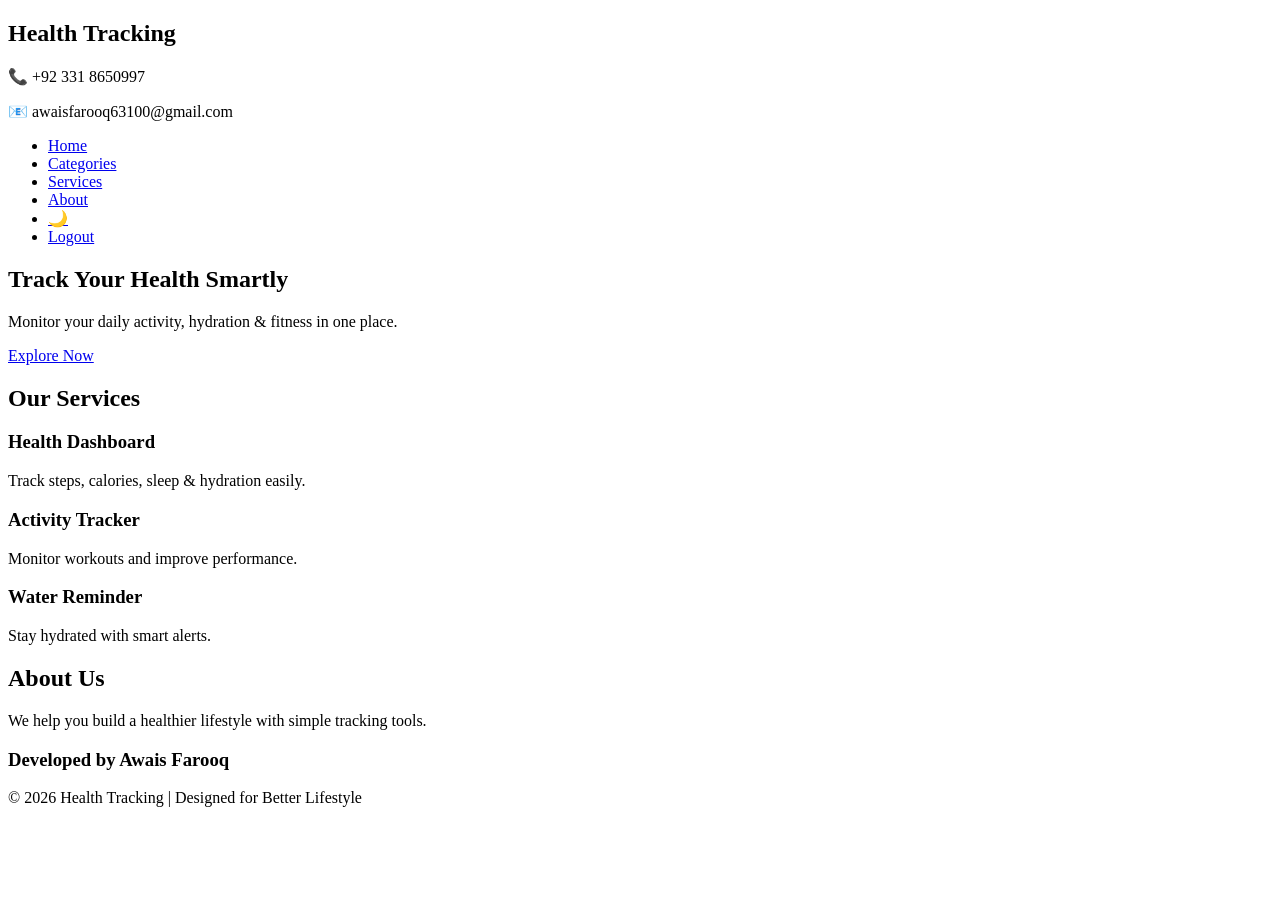
==== index.html @ 86823651 "Add files via upload" ====
<!DOCTYPE html>
<html lang="en">
<head>
  <meta charset="UTF-8">
  <meta name="viewport" content="width=device-width, initial-scale=1.0">
  <title>Health Tracking</title>

  <link rel="stylesheet" href="css/style.css">
</head>

<body>
    <!-- SKELETON LOADER -->
<div id="skeleton-loader">
  <div class="skeleton-header"></div>

  <div class="skeleton-grid">
    <div class="skeleton-box"></div>
    <div class="skeleton-box"></div>
    <div class="skeleton-box"></div>
    <div class="skeleton-box"></div>
    <div class="skeleton-box"></div>
    <div class="skeleton-box"></div>
  </div>
</div>


<header id="headtop">
  <div id="logo">
    <h2>Health <span>Tracking</span></h2>
  </div>

  <div id="address">
    <p>📞 +92 331 8650997</p>
    <p>📧 awaisfarooq63100@gmail.com</p>
  </div>
</header>

<nav id="navigation">
  <ul>
    <li><a href="index.html">Home</a></li>
    <li><a href="html/categoriges.html">Categories</a></li>
    <li><a href="html/service.html">Services</a></li>
    <li><a href="html/aboutus.html">About</a></li>
    <li><a href="#" onclick="toggleDarkMode()" id="themeIcon">🌙</a></li>
    <li><a href="html/login.html" onclick="logout()">Logout</a></li>
  </ul>
</nav> 

<!-- HERO -->
<section id="home">
  <div class="hero-content">
    <h1>Track Your Health Smartly</h1>
    <p>Monitor your daily activity, hydration & fitness in one place.</p>
    <a href="html/categoriges.html" class="btn">Explore Now</a>
  </div>
</section>

<!-- SERVICES -->
<section id="shop">

  <h2 class="section-title">Our Services</h2>

  <div class="cards-grid">

    <div class="card">
      <div class="card-content">
        <h3>Health Dashboard</h3>
        <p>Track steps, calories, sleep & hydration easily.</p>
      </div>
    </div>

    <div class="card">
      <div class="card-content">
        <h3>Activity Tracker</h3>
        <p>Monitor workouts and improve performance.</p>
      </div>
    </div>

    <div class="card">
      <div class="card-content">
        <h3>Water Reminder</h3>
        <p>Stay hydrated with smart alerts.</p>
      </div>
    </div>

  </div>

</section>

<!-- ABOUT -->
<section id="about_us">
  <h2 class="section-title">About Us</h2>

  <p class="about-text">
    We help you build a healthier lifestyle with simple tracking tools.
  </p>

  <h3 class="developer">Developed by Awais Farooq</h3>
</section>

<!-- FOOTER -->
<footer class="footer">
  <p>© 2026 Health Tracking | Designed for Better Lifestyle</p>
</footer>

<script src="js/script.js"></script>

</body>
</html>
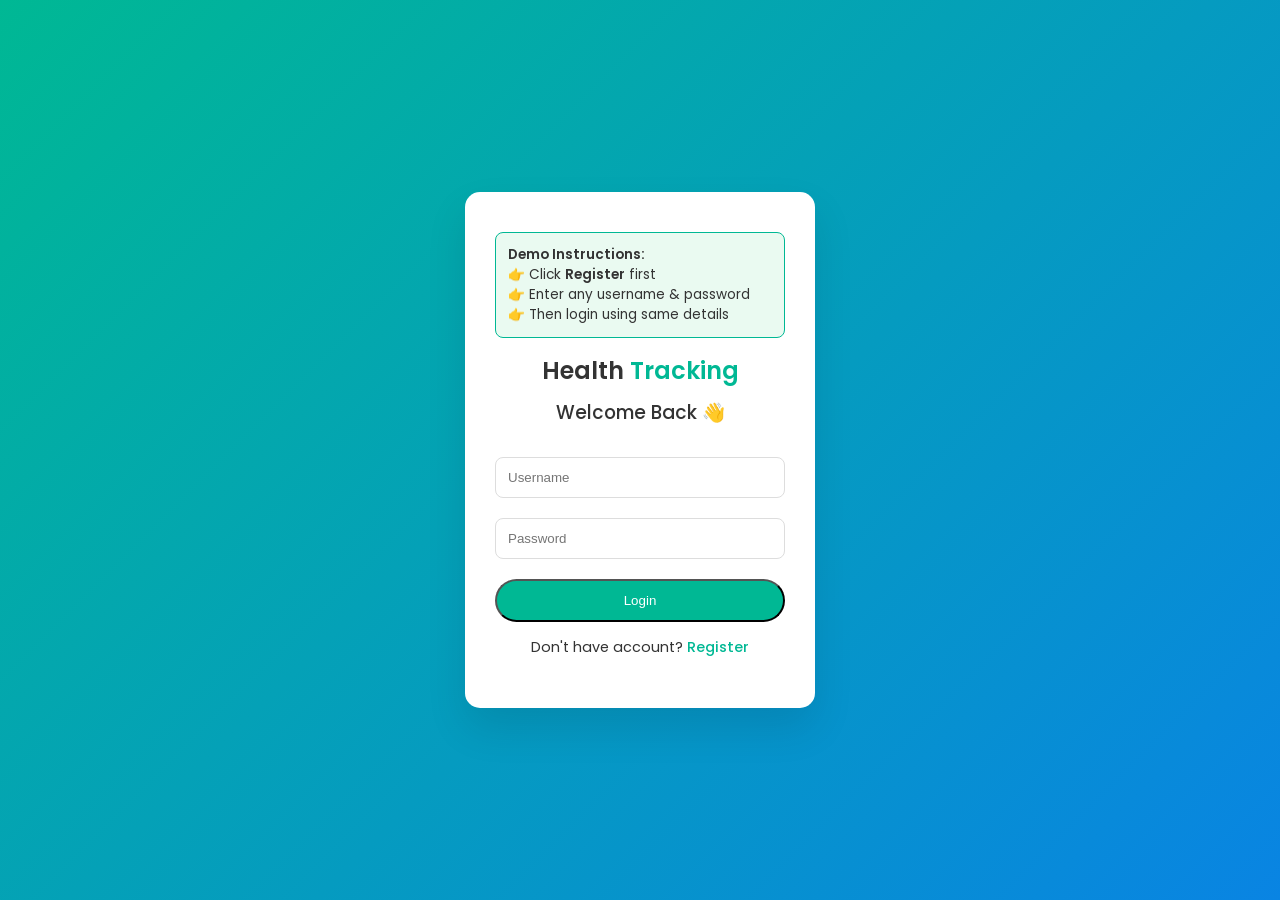
==== commit c730ec74: "Initial commit - Health Tracking System" ====
--- a/index.html
+++ b/index.html
@@ -1,109 +1,109 @@
-<!DOCTYPE html>
-<html lang="en">
-<head>
-  <meta charset="UTF-8">
-  <meta name="viewport" content="width=device-width, initial-scale=1.0">
-  <title>Health Tracking</title>
-
-  <link rel="stylesheet" href="css/style.css">
-</head>
-
-<body>
-    <!-- SKELETON LOADER -->
-<div id="skeleton-loader">
-  <div class="skeleton-header"></div>
-
-  <div class="skeleton-grid">
-    <div class="skeleton-box"></div>
-    <div class="skeleton-box"></div>
-    <div class="skeleton-box"></div>
-    <div class="skeleton-box"></div>
-    <div class="skeleton-box"></div>
-    <div class="skeleton-box"></div>
-  </div>
-</div>
-
-
-<header id="headtop">
-  <div id="logo">
-    <h2>Health <span>Tracking</span></h2>
-  </div>
-
-  <div id="address">
-    <p>📞 +92 331 8650997</p>
-    <p>📧 awaisfarooq63100@gmail.com</p>
-  </div>
-</header>
-
-<nav id="navigation">
-  <ul>
-    <li><a href="index.html">Home</a></li>
-    <li><a href="html/categoriges.html">Categories</a></li>
-    <li><a href="html/service.html">Services</a></li>
-    <li><a href="html/aboutus.html">About</a></li>
-    <li><a href="#" onclick="toggleDarkMode()" id="themeIcon">🌙</a></li>
-    <li><a href="html/login.html" onclick="logout()">Logout</a></li>
-  </ul>
-</nav> 
-
-<!-- HERO -->
-<section id="home">
-  <div class="hero-content">
-    <h1>Track Your Health Smartly</h1>
-    <p>Monitor your daily activity, hydration & fitness in one place.</p>
-    <a href="html/categoriges.html" class="btn">Explore Now</a>
-  </div>
-</section>
-
-<!-- SERVICES -->
-<section id="shop">
-
-  <h2 class="section-title">Our Services</h2>
-
-  <div class="cards-grid">
-
-    <div class="card">
-      <div class="card-content">
-        <h3>Health Dashboard</h3>
-        <p>Track steps, calories, sleep & hydration easily.</p>
-      </div>
-    </div>
-
-    <div class="card">
-      <div class="card-content">
-        <h3>Activity Tracker</h3>
-        <p>Monitor workouts and improve performance.</p>
-      </div>
-    </div>
-
-    <div class="card">
-      <div class="card-content">
-        <h3>Water Reminder</h3>
-        <p>Stay hydrated with smart alerts.</p>
-      </div>
-    </div>
-
-  </div>
-
-</section>
-
-<!-- ABOUT -->
-<section id="about_us">
-  <h2 class="section-title">About Us</h2>
-
-  <p class="about-text">
-    We help you build a healthier lifestyle with simple tracking tools.
-  </p>
-
-  <h3 class="developer">Developed by Awais Farooq</h3>
-</section>
-
-<!-- FOOTER -->
-<footer class="footer">
-  <p>© 2026 Health Tracking | Designed for Better Lifestyle</p>
-</footer>
-
-<script src="js/script.js"></script>
-
-</body>
+<!DOCTYPE html>
+<html lang="en">
+<head>
+  <meta charset="UTF-8">
+  <meta name="viewport" content="width=device-width, initial-scale=1.0">
+  <title>Health Tracking</title>
+
+  <link rel="stylesheet" href="css/style.css">
+</head>
+
+<body>
+    <!-- SKELETON LOADER -->
+<div id="skeleton-loader">
+  <div class="skeleton-header"></div>
+
+  <div class="skeleton-grid">
+    <div class="skeleton-box"></div>
+    <div class="skeleton-box"></div>
+    <div class="skeleton-box"></div>
+    <div class="skeleton-box"></div>
+    <div class="skeleton-box"></div>
+    <div class="skeleton-box"></div>
+  </div>
+</div>
+
+
+<header id="headtop">
+  <div id="logo">
+    <h2>Health <span>Tracking</span></h2>
+  </div>
+
+  <div id="address">
+    <p>📞 +92 331 8650997</p>
+    <p>📧 awaisfarooq63100@gmail.com</p>
+  </div>
+</header>
+
+<nav id="navigation">
+  <ul>
+    <li><a href="index.html">Home</a></li>
+    <li><a href="html/categoriges.html">Categories</a></li>
+    <li><a href="html/service.html">Services</a></li>
+    <li><a href="html/aboutus.html">About</a></li>
+    <li><a href="#" onclick="toggleDarkMode()" id="themeIcon">🌙</a></li>
+    <li><a href="html/login.html" onclick="logout()">Logout</a></li>
+  </ul>
+</nav> 
+
+<!-- HERO -->
+<section id="home">
+  <div class="hero-content">
+    <h1>Track Your Health Smartly</h1>
+    <p>Monitor your daily activity, hydration & fitness in one place.</p>
+    <a href="html/categoriges.html" class="btn">Explore Now</a>
+  </div>
+</section>
+
+<!-- SERVICES -->
+<section id="shop">
+
+  <h2 class="section-title">Our Services</h2>
+
+  <div class="cards-grid">
+
+    <div class="card">
+      <div class="card-content">
+        <h3>Health Dashboard</h3>
+        <p>Track steps, calories, sleep & hydration easily.</p>
+      </div>
+    </div>
+
+    <div class="card">
+      <div class="card-content">
+        <h3>Activity Tracker</h3>
+        <p>Monitor workouts and improve performance.</p>
+      </div>
+    </div>
+
+    <div class="card">
+      <div class="card-content">
+        <h3>Water Reminder</h3>
+        <p>Stay hydrated with smart alerts.</p>
+      </div>
+    </div>
+
+  </div>
+
+</section>
+
+<!-- ABOUT -->
+<section id="about_us">
+  <h2 class="section-title">About Us</h2>
+
+  <p class="about-text">
+    We help you build a healthier lifestyle with simple tracking tools.
+  </p>
+
+  <h3 class="developer">Developed by Awais Farooq</h3>
+</section>
+
+<!-- FOOTER -->
+<footer class="footer">
+  <p>© 2026 Health Tracking | Designed for Better Lifestyle</p>
+</footer>
+
+<script src="js/script.js"></script>
+
+</body>
 </html>
--- a/css/style.css
+++ b/css/style.css
@@ -0,0 +1,562 @@
+/* ========================= */
+/* SKELETON LOADER */
+/* ========================= */
+
+#skeleton-loader {
+  position: fixed;
+  inset: 0;
+  background: #f5f7fa;
+  z-index: 9999;
+  padding: 20px;
+}
+
+/* shimmer animation */
+
+@keyframes shimmer {
+  0% { background-position: -500px 0; }
+  100% { background-position: 500px 0; }
+}
+
+.skeleton-header {
+  height: 60px;
+  margin-bottom: 20px;
+  border-radius: 8px;
+  background: linear-gradient(90deg, #eee 25%, #ddd 37%, #eee 63%);
+  background-size: 1000px 100%;
+  animation: shimmer 1.5s infinite;
+}
+
+.skeleton-grid {
+  display: grid;
+  grid-template-columns: repeat(auto-fit, minmax(250px, 1fr));
+  gap: 20px;
+}
+
+.skeleton-box {
+  height: 180px;
+  border-radius: 12px;
+  background: linear-gradient(90deg, #eee 25%, #ddd 37%, #eee 63%);
+  background-size: 1000px 100%;
+  animation: shimmer 1.5s infinite;
+}
+
+/* ========================= */
+/* GLOBAL RESET */
+/* ========================= */
+
+* {
+  margin: 0;
+  padding: 0;
+  box-sizing: border-box;
+}
+
+body {
+  font-family: 'Poppins', sans-serif;
+  background: #f5f7fa;
+  color: #333;
+}
+
+/* ========================= */
+/* OFFLINE FONT */
+/* ========================= */
+
+@font-face {
+  font-family: 'Poppins';
+  src: url('../fonts/Poppins-Regular.ttf');
+  font-weight: 400;
+}
+
+@font-face {
+  font-family: 'Poppins';
+  src: url('../fonts/Poppins-Medium.ttf');
+  font-weight: 500;
+}
+
+@font-face {
+  font-family: 'Poppins';
+  src: url('../fonts/Poppins-SemiBold.ttf');
+  font-weight: 600;
+}
+
+
+/* ========================= */
+/* HEADER */
+/* ========================= */
+
+#headtop {
+  display: flex;
+  justify-content: space-between;
+  align-items: center;
+  padding: 15px 40px;
+  background: white;
+  border-bottom: 1px solid #eee;
+}
+
+#logo {
+  display: flex;
+  align-items: center;
+  gap: 8px;
+}
+
+#logo img {
+  height: 40px;
+}
+
+#logo span {
+  color: #00b894;
+}
+
+#address {
+  font-size: 0.85rem;
+  text-align: right;
+}
+
+/* ========================= */
+/* NAVBAR (GLOBAL CLEAN) */
+/* ========================= */
+
+#navigation {
+  background: rgba(255,255,255,0.9);
+  backdrop-filter: blur(10px);
+  border-bottom: 1px solid #eee;
+  position: sticky;
+  top: 0;
+  z-index: 1000;
+}
+
+#navigation ul {
+  display: flex;
+  justify-content: center;
+  gap: 40px;
+  list-style: none;
+  padding: 15px;
+}
+
+#navigation a {
+  text-decoration: none;
+  color: #333;
+  font-weight: 500;
+  position: relative;
+  transition: 0.3s;
+}
+
+/* Hover line */
+
+#navigation a::after {
+  content: "";
+  position: absolute;
+  left: 0;
+  bottom: -5px;
+  width: 0%;
+  height: 2px;
+  background: #00b894;
+  transition: 0.3s;
+}
+
+#navigation a:hover {
+  color: #00b894;
+}
+
+#navigation a:hover::after {
+  width: 100%;
+}
+
+/* Active */
+
+#navigation a.active {
+  color: #00b894;
+}
+
+#navigation a.active::after {
+  width: 100%;
+}
+
+/* ========================= */
+/* HERO (GLOBAL) */
+/* ========================= */
+
+#home,
+#store1 {
+  height: 80vh;
+  background: url('../pic/hero.jpg') center/cover no-repeat;
+  display: flex;
+  justify-content: center;
+  align-items: center;
+  position: relative;
+}
+
+#home::before,
+#store1::before {
+  content: "";
+  position: absolute;
+  inset: 0;
+  background: rgba(0,0,0,0.5);
+}
+
+.hero-content {
+  position: relative;
+  z-index: 2;
+  text-align: center;
+  color: white;
+}
+
+.hero-content h1 {
+  font-size: 3rem;
+}
+
+.hero-content p {
+  margin-top: 10px;
+  opacity: 0.85;
+}
+
+/* ========================= */
+/* BUTTON */
+/* ========================= */
+
+.btn {
+  display: inline-block;
+  margin-top: 15px;
+  padding: 12px 25px;
+  background: #00b894;
+  color: white;
+  border-radius: 25px;
+  text-decoration: none;
+  transition: 0.3s;
+}
+
+.btn:hover {
+  background: #019875;
+}
+
+
+
+/* ========================= */
+/* SECTION TITLE */
+/* ========================= */
+
+.section-title,
+#heading12 {
+  text-align: center;
+  font-size: 2.5rem;
+  margin: 50px 0;
+}
+
+/* ========================= */
+/* CARDS (GLOBAL SYSTEM) */
+/* ========================= */
+
+.cards-grid,
+.services-grid {
+  display: grid;
+  grid-template-columns: repeat(auto-fit, minmax(260px, 1fr));
+  gap: 25px;
+  max-width: 1100px;
+  margin: auto;
+}
+
+/* CARD */
+
+.card,
+.boxcustom,
+.service-card {
+  background: white;
+  border-radius: 15px;
+  overflow: hidden;
+  cursor: pointer;
+  box-shadow: 0 10px 25px rgba(0,0,0,0.06);
+  transition: 0.3s;
+}
+
+.card:hover,
+.boxcustom:hover,
+.service-card:hover {
+  transform: translateY(-10px) scale(1.02);
+}
+/* FIX: CARD POSITION */
+.card {
+  position: relative;
+  display: block;
+  text-decoration: none;
+}
+
+/* IMAGE */
+
+.card img,
+.boxcustom img,
+.service-card img {
+  width: 100%;
+  height: 180px;
+  object-fit: cover;
+}
+
+/* CONTENT */
+
+.card-content,
+.service-content {
+  padding: 15px;
+  text-align: center;
+}
+
+/* OVERLAY (CATEGORY) */
+
+.overlay {
+  position: absolute;
+  inset: 0;
+  background: linear-gradient(to top, rgba(0,0,0,0.7), transparent);
+  display: flex;
+  flex-direction: column;
+  justify-content: flex-end;
+  padding: 20px;
+  color: white;
+}
+
+/* ========================= */
+/* SERVICES SECTION */
+/* ========================= */
+
+.services-section,
+.category-section,
+.info-section {
+  padding: 80px 20px;
+  text-align: center;
+}
+
+/* ========================= */
+/* ABOUT */
+/* ========================= */
+
+#about_us {
+  background: #eafaf1;
+  padding: 60px 20px;
+  text-align: center;
+}
+
+/* ========================= */
+/* LOGIN PAGE */
+/* ========================= */
+
+.login-page {
+  height: 100vh;
+  display: flex;
+  justify-content: center;
+  align-items: center;
+  background: linear-gradient(135deg, #00b894, #0984e3);
+}
+
+.login-container {
+  width: 350px;
+  background: white;
+  padding: 40px 30px;
+  border-radius: 15px;
+  box-shadow: 0 20px 40px rgba(0,0,0,0.1);
+  text-align: center;
+}
+
+.login-logo h2 {
+  margin-bottom: 10px;
+}
+
+.login-logo span {
+  color: #00b894;
+}
+
+.login-title {
+  margin-bottom: 20px;
+  font-weight: 500;
+}
+
+.login-container input {
+  width: 100%;
+  padding: 12px;
+  margin: 10px 0;
+  border-radius: 8px;
+  border: 1px solid #ddd;
+}
+
+.login-container input:focus {
+  border-color: #00b894;
+  outline: none;
+}
+
+.login-container .btn {
+  width: 100%;
+  margin-top: 10px;
+}
+
+.login-text {
+  margin-top: 15px;
+  font-size: 0.9rem;
+}
+
+.login-text span {
+  color: #00b894;
+  cursor: pointer;
+  font-weight: 500;
+}
+
+#message {
+  margin-top: 10px;
+  font-size: 0.9rem;
+}
+
+.login-info {
+  background: #eafaf1;
+  border: 1px solid #00b894;
+  padding: 12px;
+  border-radius: 8px;
+  font-size: 0.85rem;
+  margin-bottom: 15px;
+  text-align: left;
+}
+
+/* ========================= */
+/* EXTRA SECTIONS (DESCRIPTION) */
+/* ========================= */
+
+#store2,
+#store3,
+#store4 {
+  height: 500px;
+  display: flex;
+  justify-content: center;
+  align-items: center;
+  position: relative;
+  color: white;
+  font-size: 2rem;
+}
+
+#store2 { background: url('../pic/activity.jpg') center/cover no-repeat; }
+#store3 { background: url('../pic/food.jpg') center/cover no-repeat; }
+#store4 { background: url('../pic/water.jpg') center/cover no-repeat; }
+
+#store2::before,
+#store3::before,
+#store4::before {
+  content: "";
+  position: absolute;
+  inset: 0;
+  background: rgba(0,0,0,0.4);
+}
+
+/* ========================= */
+/* CONTACT FORM */
+/* ========================= */
+
+.contact-form {
+  max-width: 500px;
+  margin: auto;
+  display: flex;
+  flex-direction: column;
+  gap: 15px;
+}
+
+.contact-form input,
+.contact-form textarea {
+  padding: 12px;
+  border-radius: 8px;
+  border: 1px solid #ccc;
+  font-family: inherit;
+}
+
+.contact-form input:focus,
+.contact-form textarea:focus {
+  outline: none;
+  border-color: #00b894;
+}
+
+/* ========================= */
+/* BUTTON LOADER */
+/* ========================= */
+
+.btn.loading {
+  opacity: 0.7;
+  pointer-events: none;
+  position: relative;
+}
+
+.btn.loading::after {
+  content: "";
+  width: 18px;
+  height: 18px;
+  border: 3px solid white;
+  border-top: 3px solid transparent;
+  border-radius: 50%;
+  position: absolute;
+  right: 15px;
+  top: 50%;
+  transform: translateY(-50%);
+  animation: spin 0.8s linear infinite;
+}
+
+@keyframes spin {
+  to { transform: translateY(-50%) rotate(360deg); }
+}
+
+/* ========================= */
+/* FOOTER */
+/* ========================= */
+
+.footer {
+  background: #111;
+  color: #aaa;
+  text-align: center;
+  padding: 25px;
+  font-size: 0.9rem;
+}
+
+/* ========================= */
+/* RESPONSIVE */
+/* ========================= */
+
+@media (max-width: 768px) {
+  #navigation ul {
+    flex-wrap: wrap;
+    gap: 20px;
+  }
+
+  .hero-content h1 {
+    font-size: 2rem;
+  }
+}
+
+/* ========================= */
+/* DARK MODE */
+/* ========================= */
+
+body.dark {
+  background: #0f172a;
+  color: #e2e8f0;
+}
+
+/* HEADER + NAV */
+
+body.dark #headtop,
+body.dark #navigation {
+  background: #1e293b;
+  color: white;
+}
+
+/* LINKS */
+
+body.dark #navigation a {
+  color: #cbd5f5;
+}
+
+body.dark #navigation a:hover,
+body.dark #navigation a.active {
+  color: #00b894;
+}
+
+/* CARDS */
+
+body.dark .card {
+  background: #1e293b;
+  color: white;
+}
+
+/* ABOUT */
+
+body.dark #about_us {
+  background: #0f172a;
+}
+
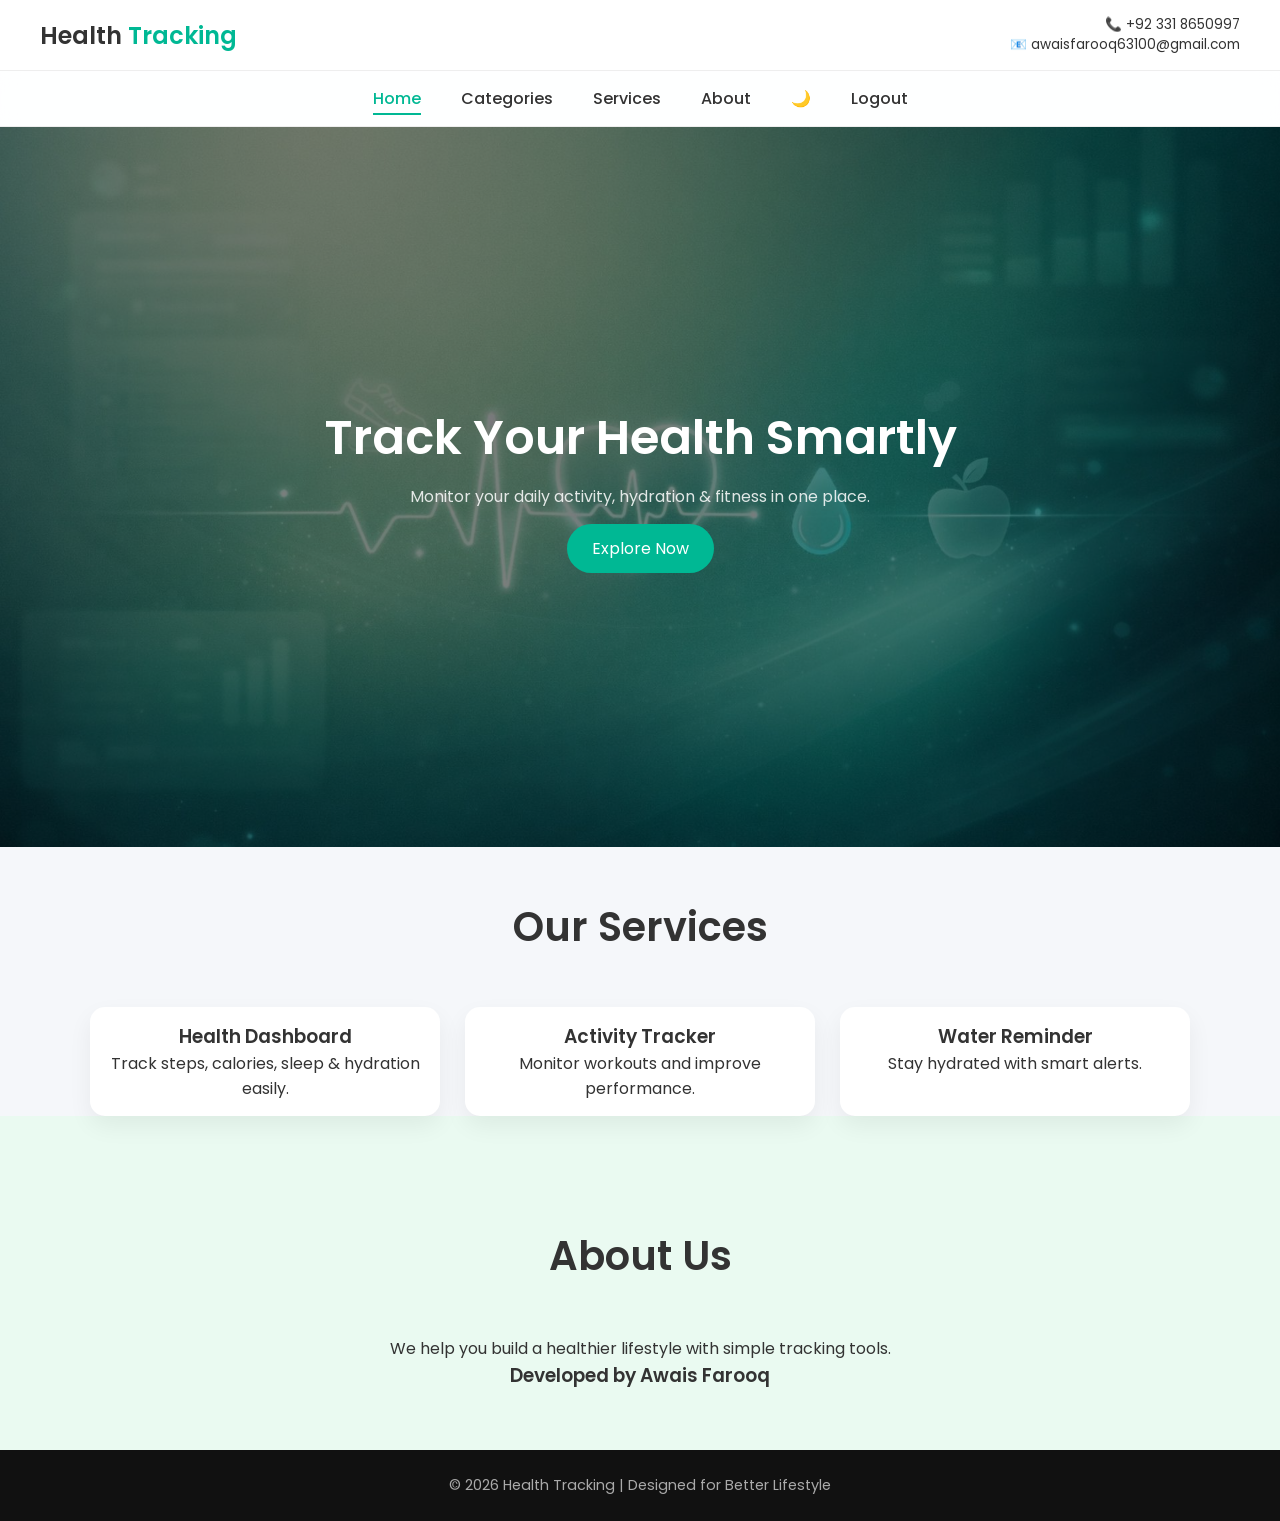
==== commit ecb9cd74: "final index fix (loader + nav)" ====
--- a/index.html
+++ b/index.html
@@ -1,4 +1,5 @@
 <!DOCTYPE html>
+
 <html lang="en">
 <head>
   <meta charset="UTF-8">
@@ -9,8 +10,10 @@
 </head>
 
 <body>
-    <!-- SKELETON LOADER -->
-<div id="skeleton-loader">
+
+<!-- ✅ FIXED: Loader hidden by default -->
+
+<div id="skeleton-loader" style="display: none;">
   <div class="skeleton-header"></div>
 
   <div class="skeleton-grid">
@@ -22,7 +25,6 @@
     <div class="skeleton-box"></div>
   </div>
 </div>
-
 
 <header id="headtop">
   <div id="logo">
@@ -44,50 +46,53 @@
     <li><a href="#" onclick="toggleDarkMode()" id="themeIcon">🌙</a></li>
     <li><a href="html/login.html" onclick="logout()">Logout</a></li>
   </ul>
-</nav> 
+</nav>
 
 <!-- HERO -->
+
 <section id="home">
   <div class="hero-content">
     <h1>Track Your Health Smartly</h1>
     <p>Monitor your daily activity, hydration & fitness in one place.</p>
-    <a href="html/categoriges.html" class="btn">Explore Now</a>
+    <a href="html/categories.html" class="btn">Explore Now</a>
   </div>
 </section>
 
 <!-- SERVICES -->
+
 <section id="shop">
 
   <h2 class="section-title">Our Services</h2>
 
   <div class="cards-grid">
 
-    <div class="card">
-      <div class="card-content">
-        <h3>Health Dashboard</h3>
-        <p>Track steps, calories, sleep & hydration easily.</p>
-      </div>
-    </div>
+<div class="card">
+  <div class="card-content">
+    <h3>Health Dashboard</h3>
+    <p>Track steps, calories, sleep & hydration easily.</p>
+  </div>
+</div>
 
-    <div class="card">
-      <div class="card-content">
-        <h3>Activity Tracker</h3>
-        <p>Monitor workouts and improve performance.</p>
-      </div>
-    </div>
+<div class="card">
+  <div class="card-content">
+    <h3>Activity Tracker</h3>
+    <p>Monitor workouts and improve performance.</p>
+  </div>
+</div>
 
-    <div class="card">
-      <div class="card-content">
-        <h3>Water Reminder</h3>
-        <p>Stay hydrated with smart alerts.</p>
-      </div>
-    </div>
+<div class="card">
+  <div class="card-content">
+    <h3>Water Reminder</h3>
+    <p>Stay hydrated with smart alerts.</p>
+  </div>
+</div>
 
   </div>
 
 </section>
 
 <!-- ABOUT -->
+
 <section id="about_us">
   <h2 class="section-title">About Us</h2>
 
@@ -99,6 +104,7 @@
 </section>
 
 <!-- FOOTER -->
+
 <footer class="footer">
   <p>© 2026 Health Tracking | Designed for Better Lifestyle</p>
 </footer>
@@ -106,4 +112,4 @@
 <script src="js/script.js"></script>
 
 </body>
-</html>+</html>
